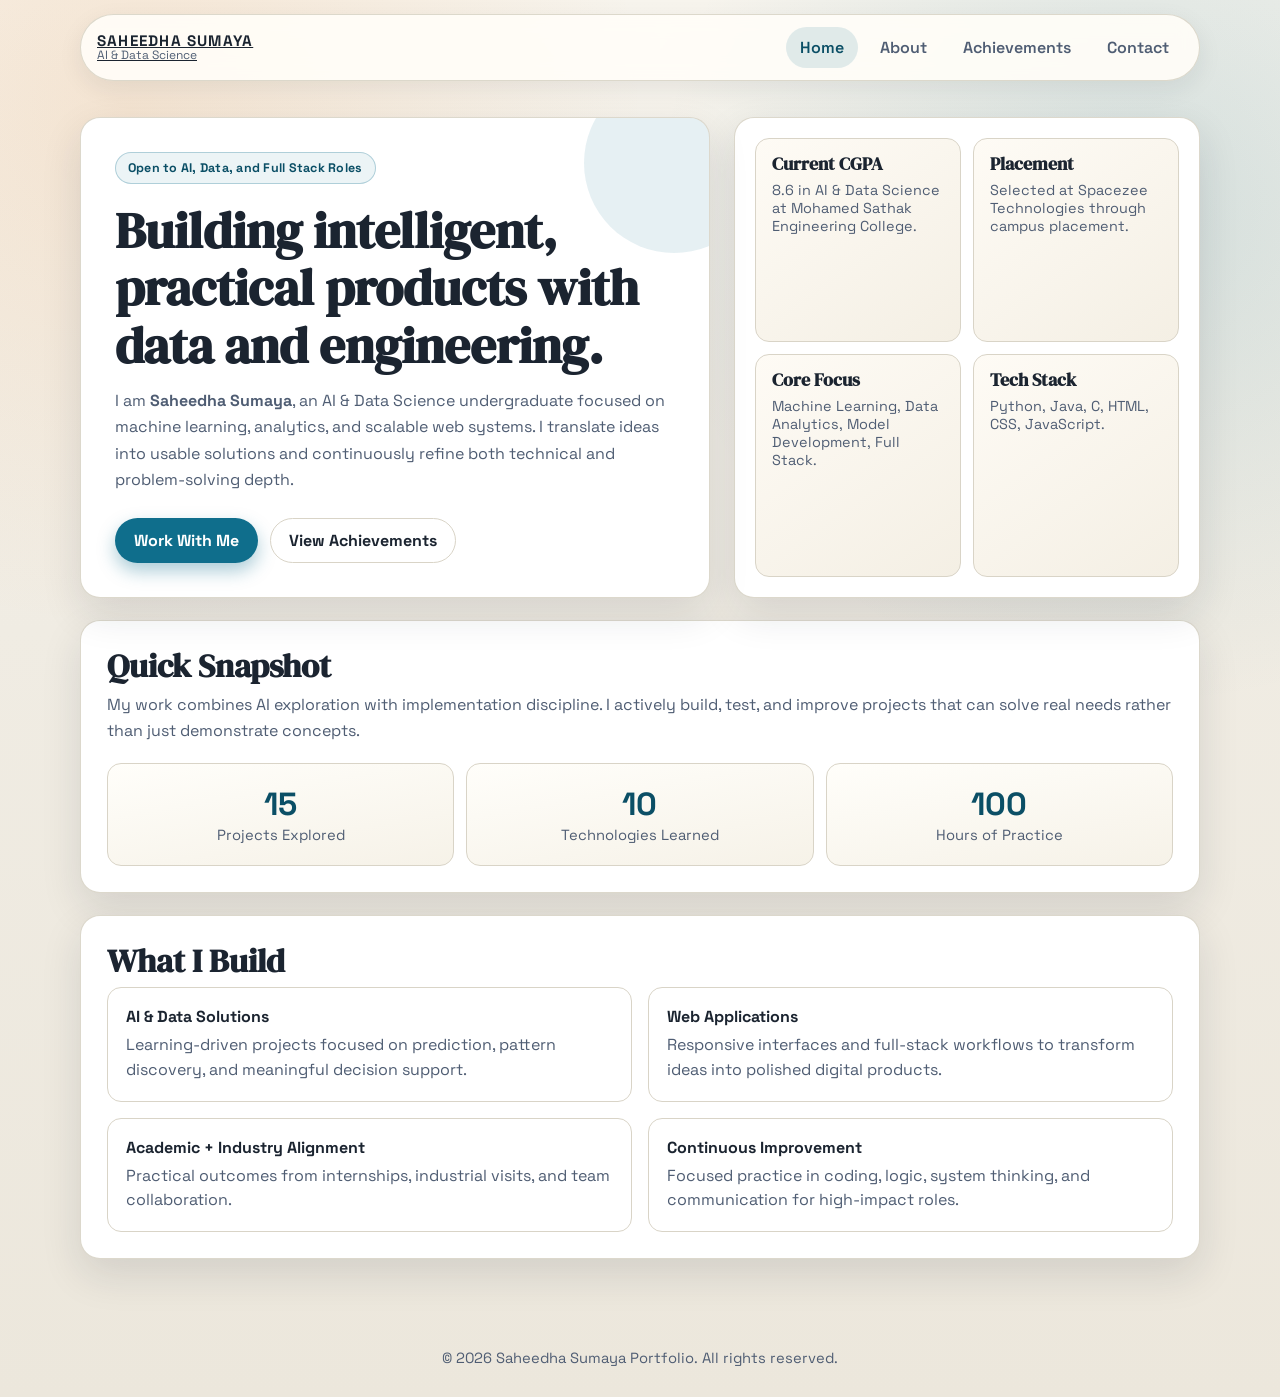
==== index.html @ b2618777 "Add files via upload" ====
﻿<!DOCTYPE html>
<html lang="en">
<head>
  <meta charset="UTF-8">
  <meta name="viewport" content="width=device-width, initial-scale=1.0">
  <title>Saheedha Sumaya | AI & Data Science Portfolio</title>
  <link rel="preconnect" href="https://fonts.googleapis.com">
  <link rel="preconnect" href="https://fonts.gstatic.com" crossorigin>
  <link href="https://fonts.googleapis.com/css2?family=DM+Serif+Display:ital@0;1&family=Space+Grotesk:wght@400;500;600;700&display=swap" rel="stylesheet">
  <link rel="stylesheet" href="styles.css">
</head>
<body>
  <div class="site-shell">
    <header class="header">
      <nav class="nav">
        <a class="brand" href="index.html">
          <strong>Saheedha Sumaya</strong>
          <span>AI & Data Science</span>
        </a>
        <button class="menu-toggle" data-menu-toggle aria-expanded="false" aria-label="Toggle menu">Menu</button>
        <div class="nav-links" data-nav-links>
          <a href="index.html" class="active">Home</a>
          <a href="about.html">About</a>
          <a href="achievements.html">Achievements</a>
          <a href="contact.html">Contact</a>
        </div>
      </nav>
    </header>

    <main class="main">
      <section class="hero">
        <article class="card hero-panel reveal">
          <span class="tag">Open to AI, Data, and Full Stack Roles</span>
          <h1>Building intelligent, practical products with data and engineering.</h1>
          <p>
            I am <strong>Saheedha Sumaya</strong>, an AI & Data Science undergraduate focused on machine learning,
            analytics, and scalable web systems. I translate ideas into usable solutions and continuously refine both
            technical and problem-solving depth.
          </p>
          <div class="action-row">
            <a class="btn btn-primary" href="contact.html">Work With Me</a>
            <a class="btn btn-secondary" href="achievements.html">View Achievements</a>
          </div>
        </article>

        <aside class="card highlight-grid reveal">
          <div class="highlight">
            <h3>Current CGPA</h3>
            <p>8.6 in AI & Data Science at Mohamed Sathak Engineering College.</p>
          </div>
          <div class="highlight">
            <h3>Placement</h3>
            <p>Selected at Spacezee Technologies through campus placement.</p>
          </div>
          <div class="highlight">
            <h3>Core Focus</h3>
            <p>Machine Learning, Data Analytics, Model Development, Full Stack.</p>
          </div>
          <div class="highlight">
            <h3>Tech Stack</h3>
            <p>Python, Java, C, HTML, CSS, JavaScript.</p>
          </div>
        </aside>
      </section>

      <section class="card section reveal">
        <h2>Quick Snapshot</h2>
        <p class="lead">
          My work combines AI exploration with implementation discipline. I actively build, test, and improve projects
          that can solve real needs rather than just demonstrate concepts.
        </p>
        <div class="kpi-row">
          <div class="kpi"><strong data-counter="15">0</strong><span>Projects Explored</span></div>
          <div class="kpi"><strong data-counter="10">0</strong><span>Technologies Learned</span></div>
          <div class="kpi"><strong data-counter="100">0</strong><span>Hours of Practice</span></div>
        </div>
      </section>

      <section class="card section reveal">
        <h2>What I Build</h2>
        <div class="split">
          <article class="item">
            <strong>AI & Data Solutions</strong>
            <p>Learning-driven projects focused on prediction, pattern discovery, and meaningful decision support.</p>
          </article>
          <article class="item">
            <strong>Web Applications</strong>
            <p>Responsive interfaces and full-stack workflows to transform ideas into polished digital products.</p>
          </article>
          <article class="item">
            <strong>Academic + Industry Alignment</strong>
            <p>Practical outcomes from internships, industrial visits, and team collaboration.</p>
          </article>
          <article class="item">
            <strong>Continuous Improvement</strong>
            <p>Focused practice in coding, logic, system thinking, and communication for high-impact roles.</p>
          </article>
        </div>
      </section>
    </main>

    <footer class="footer">
      <p>&copy; 2026 Saheedha Sumaya Portfolio. All rights reserved.</p>
    </footer>
  </div>

  <script src="script.js"></script>
</body>
</html>
---- styles.css ----
﻿:root {
  --bg: #f4f1ea;
  --bg-soft: #fffdf8;
  --text: #1b2430;
  --muted: #4f5d73;
  --primary: #0f6e8c;
  --primary-strong: #0b4f66;
  --accent: #e67e22;
  --line: #d9d4c7;
  --card: #ffffff;
  --shadow: 0 16px 40px rgba(27, 36, 48, 0.12);
  --radius-lg: 20px;
  --radius-md: 14px;
}

* {
  box-sizing: border-box;
}

html {
  scroll-behavior: smooth;
}

body {
  margin: 0;
  font-family: "Space Grotesk", "Segoe UI", sans-serif;
  color: var(--text);
  background:
    radial-gradient(circle at 10% 8%, rgba(230, 126, 34, 0.13), transparent 30%),
    radial-gradient(circle at 90% 15%, rgba(15, 110, 140, 0.14), transparent 30%),
    linear-gradient(180deg, #f7f4ed 0%, #f0ece3 45%, #ece7dc 100%);
  min-height: 100vh;
}

a {
  color: inherit;
}

.site-shell {
  width: min(1120px, 92%);
  margin: 0 auto;
}

.header {
  position: sticky;
  top: 12px;
  z-index: 20;
  margin-top: 14px;
}

.nav {
  display: flex;
  align-items: center;
  justify-content: space-between;
  padding: 12px 16px;
  border: 1px solid rgba(217, 212, 199, 0.9);
  background: rgba(255, 253, 248, 0.92);
  border-radius: 999px;
  box-shadow: 0 8px 24px rgba(27, 36, 48, 0.08);
  backdrop-filter: blur(10px);
}

.brand {
  display: flex;
  flex-direction: column;
  line-height: 1.1;
}

.brand strong {
  font-size: 0.95rem;
  letter-spacing: 0.08em;
  text-transform: uppercase;
}

.brand span {
  font-size: 0.75rem;
  color: var(--muted);
}

.nav-links {
  display: flex;
  align-items: center;
  gap: 8px;
}

.nav-links a {
  text-decoration: none;
  padding: 10px 14px;
  border-radius: 999px;
  color: var(--muted);
  font-weight: 600;
  transition: all 0.25s ease;
}

.nav-links a:hover,
.nav-links a.active {
  color: var(--primary-strong);
  background: rgba(15, 110, 140, 0.12);
}

.menu-toggle {
  display: none;
  border: 1px solid var(--line);
  background: var(--bg-soft);
  border-radius: 10px;
  padding: 8px 10px;
  font-size: 1.1rem;
}

.main {
  padding: 36px 0 60px;
}

.hero {
  display: grid;
  grid-template-columns: 1.15fr 0.85fr;
  gap: 24px;
  align-items: stretch;
}

.card {
  background: var(--card);
  border: 1px solid rgba(217, 212, 199, 0.9);
  border-radius: var(--radius-lg);
  box-shadow: var(--shadow);
}

.hero-panel {
  padding: 34px;
  position: relative;
  overflow: hidden;
}

.hero-panel::after {
  content: "";
  position: absolute;
  width: 180px;
  height: 180px;
  border-radius: 50%;
  background: rgba(15, 110, 140, 0.1);
  right: -55px;
  top: -45px;
}

.tag {
  display: inline-flex;
  align-items: center;
  gap: 8px;
  border: 1px solid rgba(15, 110, 140, 0.28);
  color: var(--primary-strong);
  background: rgba(15, 110, 140, 0.08);
  padding: 7px 12px;
  border-radius: 999px;
  font-size: 0.78rem;
  font-weight: 700;
  letter-spacing: 0.02em;
}

h1,
h2,
h3 {
  font-family: "DM Serif Display", Georgia, serif;
  margin-top: 0;
  line-height: 1.12;
}

h1 {
  font-size: clamp(2.1rem, 4vw, 3.5rem);
  margin: 18px 0 14px;
}

.hero-panel p {
  margin: 0;
  color: var(--muted);
  max-width: 58ch;
  line-height: 1.65;
}

.action-row {
  margin-top: 24px;
  display: flex;
  flex-wrap: wrap;
  gap: 12px;
}

.btn {
  display: inline-flex;
  align-items: center;
  justify-content: center;
  padding: 11px 18px;
  border-radius: 999px;
  text-decoration: none;
  font-weight: 700;
  border: 1px solid transparent;
  transition: transform 0.2s ease, box-shadow 0.2s ease, background 0.2s ease;
}

.btn:hover {
  transform: translateY(-2px);
}

.btn-primary {
  background: var(--primary);
  color: #fff;
  box-shadow: 0 8px 18px rgba(15, 110, 140, 0.35);
}

.btn-secondary {
  border-color: var(--line);
  color: var(--text);
  background: #fff;
}

.highlight-grid {
  display: grid;
  grid-template-columns: repeat(2, minmax(0, 1fr));
  gap: 12px;
  padding: 20px;
}

.highlight {
  border: 1px solid var(--line);
  border-radius: var(--radius-md);
  padding: 16px;
  background: linear-gradient(145deg, #fefbf5, #f4efe4);
}

.highlight h3 {
  margin: 0 0 6px;
  font-size: 1.1rem;
}

.highlight p {
  margin: 0;
  font-size: 0.9rem;
  color: var(--muted);
}

.section {
  margin-top: 22px;
  padding: 26px;
}

.section h2 {
  font-size: clamp(1.6rem, 2.6vw, 2.2rem);
  margin-bottom: 8px;
}

.lead {
  color: var(--muted);
  margin: 0 0 18px;
  line-height: 1.65;
}

.split {
  display: grid;
  gap: 16px;
  grid-template-columns: repeat(2, minmax(0, 1fr));
}

.item {
  padding: 18px;
  border-radius: var(--radius-md);
  border: 1px solid var(--line);
  background: #fff;
}

.item strong {
  display: block;
  margin-bottom: 6px;
  font-size: 1rem;
}

.item p {
  margin: 0;
  color: var(--muted);
  line-height: 1.55;
}

.timeline {
  border-left: 2px solid rgba(15, 110, 140, 0.26);
  padding-left: 16px;
  display: grid;
  gap: 14px;
}

.milestone {
  position: relative;
  background: #fff;
  border: 1px solid var(--line);
  border-radius: var(--radius-md);
  padding: 14px;
}

.milestone::before {
  content: "";
  position: absolute;
  left: -23px;
  top: 18px;
  width: 10px;
  height: 10px;
  border-radius: 50%;
  background: var(--primary);
}

.kpi-row {
  display: grid;
  grid-template-columns: repeat(3, minmax(0, 1fr));
  gap: 12px;
}

.kpi {
  text-align: center;
  padding: 20px 12px;
  border: 1px solid var(--line);
  border-radius: var(--radius-md);
  background: linear-gradient(170deg, #fffefa, #f6f2e8);
}

.kpi strong {
  display: block;
  font-size: 2rem;
  color: var(--primary-strong);
}

.kpi span {
  color: var(--muted);
  font-size: 0.92rem;
}

.link-list {
  display: grid;
  gap: 10px;
}

.link-card {
  text-decoration: none;
  display: block;
  padding: 14px;
  border: 1px solid var(--line);
  border-radius: var(--radius-md);
  background: #fff;
  transition: transform 0.2s ease, box-shadow 0.2s ease;
}

.link-card:hover {
  transform: translateY(-3px);
  box-shadow: 0 12px 22px rgba(27, 36, 48, 0.12);
}

.link-card strong {
  display: block;
  margin-bottom: 4px;
}

.link-card span {
  color: var(--muted);
  font-size: 0.9rem;
}

.contact-grid {
  display: grid;
  grid-template-columns: 1fr 1fr;
  gap: 16px;
}

.contact-box {
  padding: 20px;
  border: 1px solid var(--line);
  border-radius: var(--radius-md);
  background: #fff;
}

.contact-box h3 {
  margin-bottom: 10px;
}

.contact-box p {
  margin: 8px 0;
  color: var(--muted);
}

.footer {
  margin: 30px auto;
  text-align: center;
  color: var(--muted);
  font-size: 0.92rem;
}

.reveal {
  opacity: 0;
  transform: translateY(24px);
  transition: opacity 0.55s ease, transform 0.55s ease;
}

.reveal.visible {
  opacity: 1;
  transform: none;
}

@media (max-width: 920px) {
  .hero,
  .split,
  .kpi-row,
  .contact-grid,
  .highlight-grid {
    grid-template-columns: 1fr;
  }

  .nav {
    border-radius: 18px;
    align-items: flex-start;
  }

  .menu-toggle {
    display: inline-flex;
  }

  .nav-links {
    position: absolute;
    top: 74px;
    left: 0;
    right: 0;
    margin: 0 auto;
    width: min(1120px, 92%);
    padding: 10px;
    border: 1px solid var(--line);
    border-radius: 16px;
    background: rgba(255, 253, 248, 0.98);
    flex-direction: column;
    display: none;
  }

  .nav-links.open {
    display: flex;
  }

  .nav-links a {
    width: 100%;
    text-align: center;
  }

  .main {
    padding-top: 22px;
  }

  .hero-panel,
  .section {
    padding: 20px;
  }
}
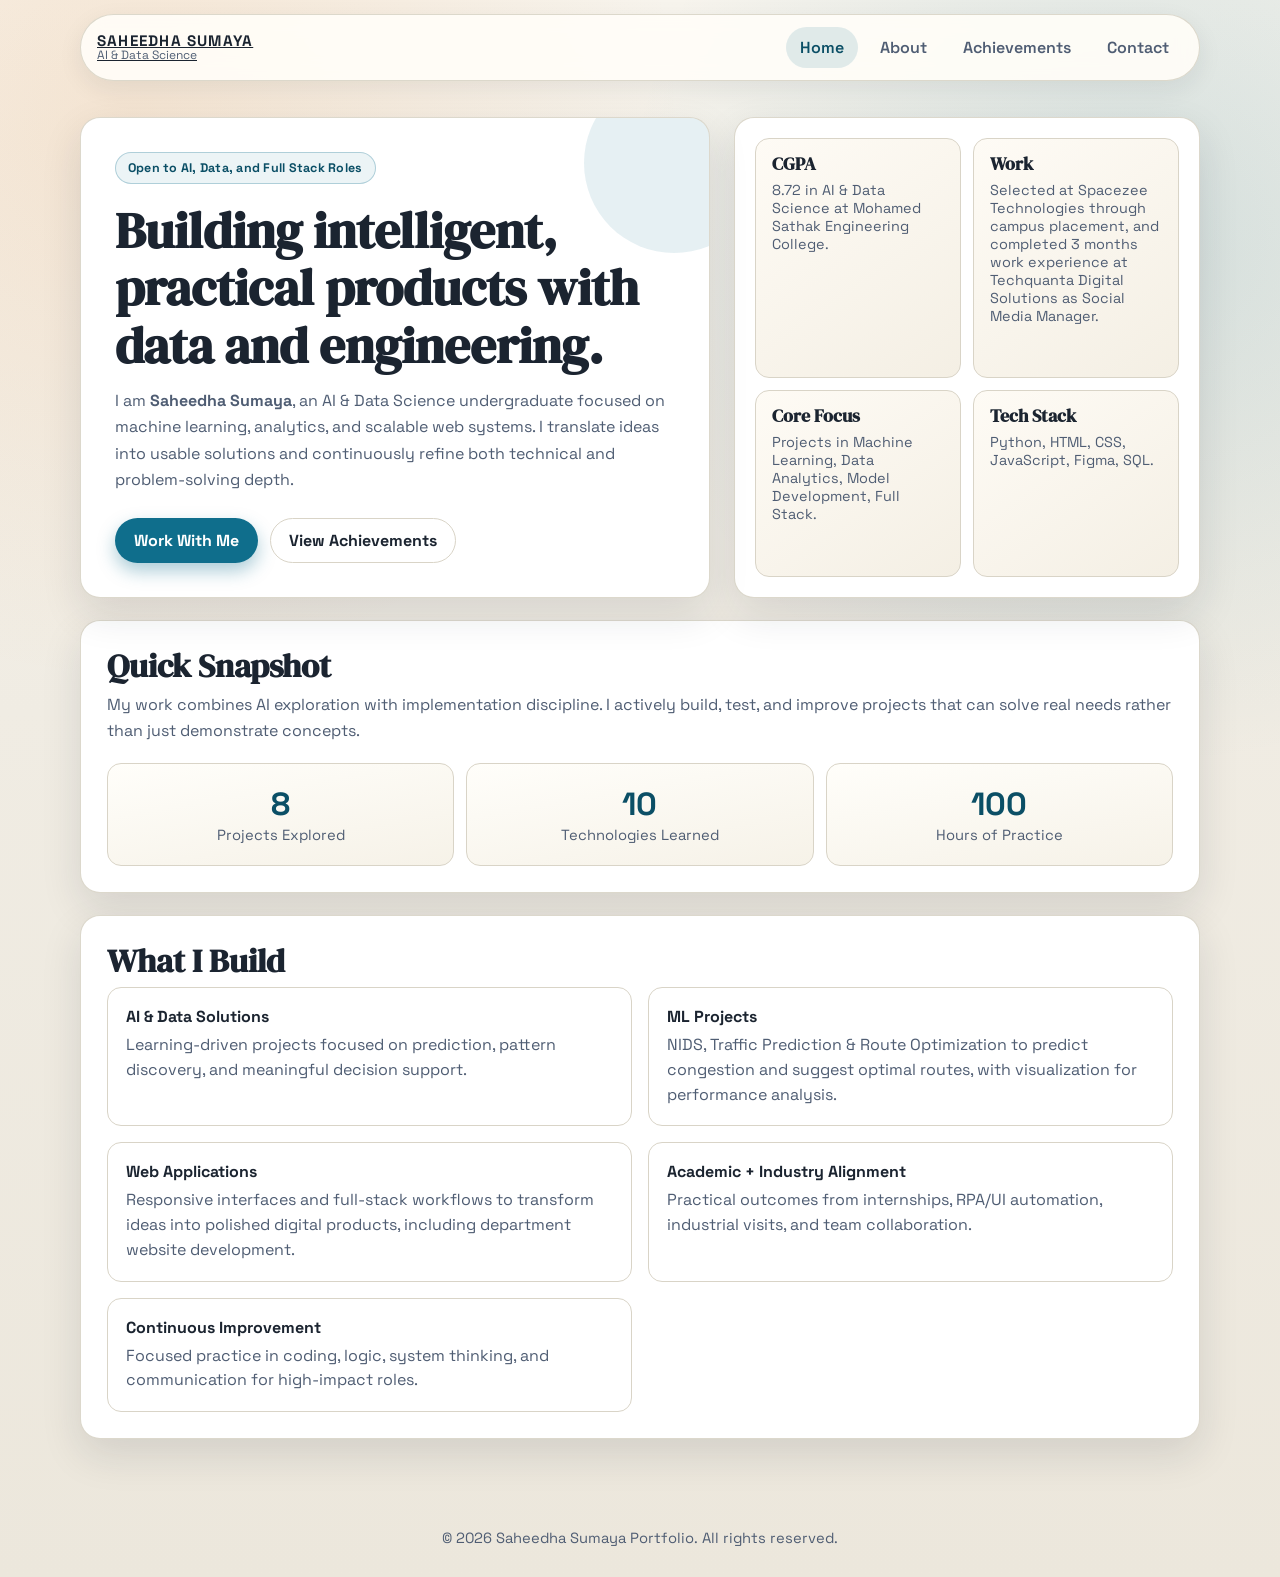
==== commit e85438cf: "Add files via upload" ====
--- a/index.html
+++ b/index.html
@@ -45,20 +45,20 @@
 
         <aside class="card highlight-grid reveal">
           <div class="highlight">
-            <h3>Current CGPA</h3>
-            <p>8.6 in AI & Data Science at Mohamed Sathak Engineering College.</p>
+            <h3>CGPA</h3>
+            <p>8.72 in AI & Data Science at Mohamed Sathak Engineering College.</p>
           </div>
           <div class="highlight">
-            <h3>Placement</h3>
-            <p>Selected at Spacezee Technologies through campus placement.</p>
+            <h3>Work</h3>
+            <p>Selected at Spacezee Technologies through campus placement, and completed 3 months work experience at Techquanta Digital Solutions as Social Media Manager.</p>
           </div>
           <div class="highlight">
             <h3>Core Focus</h3>
-            <p>Machine Learning, Data Analytics, Model Development, Full Stack.</p>
+            <p>Projects in Machine Learning, Data Analytics, Model Development, Full Stack.</p>
           </div>
           <div class="highlight">
             <h3>Tech Stack</h3>
-            <p>Python, Java, C, HTML, CSS, JavaScript.</p>
+            <p>Python, HTML, CSS, JavaScript, Figma, SQL.</p>
           </div>
         </aside>
       </section>
@@ -70,7 +70,7 @@
           that can solve real needs rather than just demonstrate concepts.
         </p>
         <div class="kpi-row">
-          <div class="kpi"><strong data-counter="15">0</strong><span>Projects Explored</span></div>
+          <div class="kpi"><strong data-counter="8">0</strong><span>Projects Explored</span></div>
           <div class="kpi"><strong data-counter="10">0</strong><span>Technologies Learned</span></div>
           <div class="kpi"><strong data-counter="100">0</strong><span>Hours of Practice</span></div>
         </div>
@@ -84,12 +84,16 @@
             <p>Learning-driven projects focused on prediction, pattern discovery, and meaningful decision support.</p>
           </article>
           <article class="item">
+            <strong>ML Projects</strong>
+            <p>NIDS, Traffic Prediction & Route Optimization to predict congestion and suggest optimal routes, with visualization for performance analysis.</p>
+          </article>
+          <article class="item">
             <strong>Web Applications</strong>
-            <p>Responsive interfaces and full-stack workflows to transform ideas into polished digital products.</p>
+            <p>Responsive interfaces and full-stack workflows to transform ideas into polished digital products, including department website development.</p>
           </article>
           <article class="item">
             <strong>Academic + Industry Alignment</strong>
-            <p>Practical outcomes from internships, industrial visits, and team collaboration.</p>
+            <p>Practical outcomes from internships, RPA/UI automation, industrial visits, and team collaboration.</p>
           </article>
           <article class="item">
             <strong>Continuous Improvement</strong>
@@ -106,4 +110,4 @@
 
   <script src="script.js"></script>
 </body>
-</html>
+</html>
